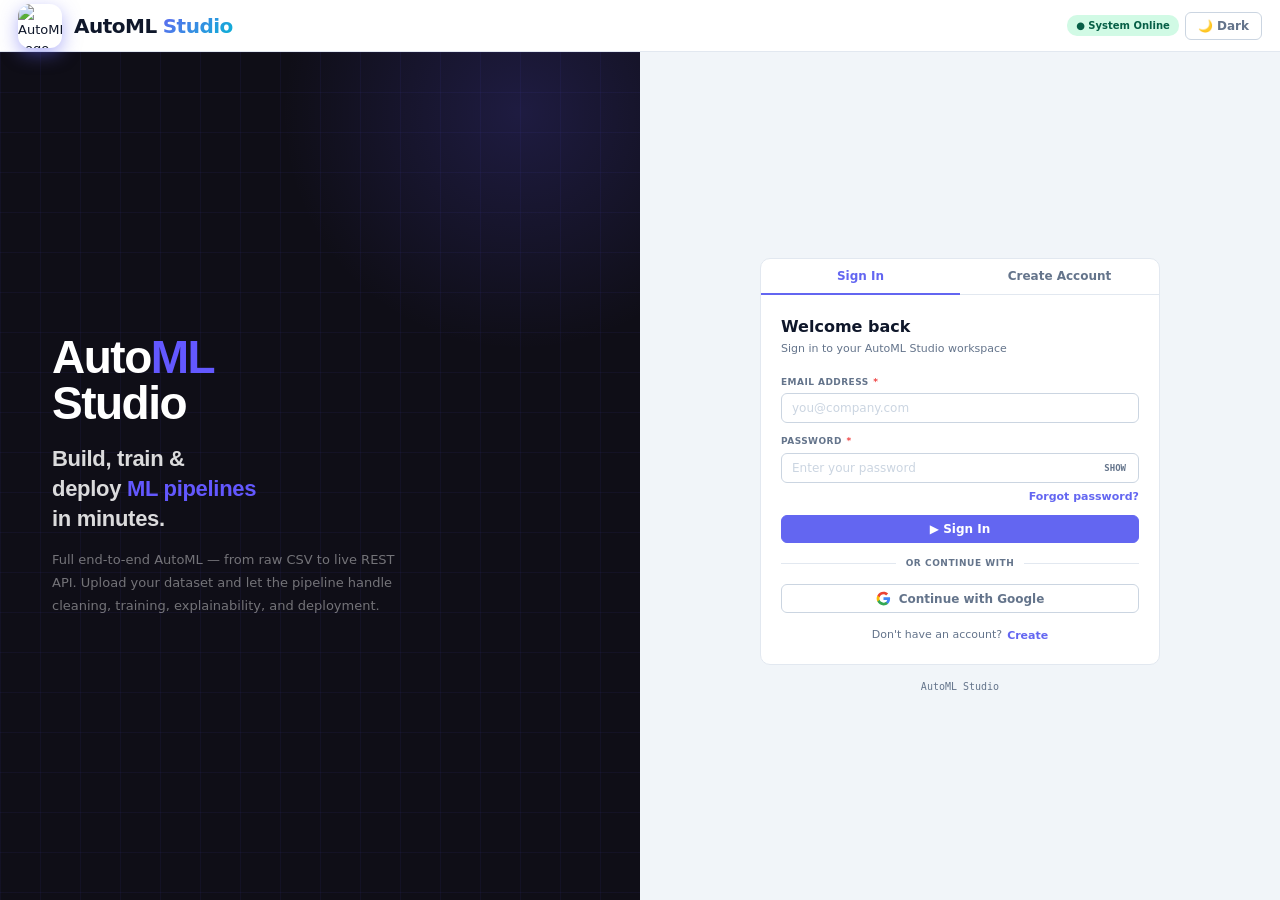
==== templates/login.html @ 2460fb94 "deploy automl studio" ====
<!DOCTYPE html>
<html lang="en">

<head>
    <meta charset="UTF-8">
    <meta name="viewport" content="width=device-width, initial-scale=1.0">
    <title>AutoML Studio — Sign In</title>
    <link href="https://fonts.googleapis.com/css2?family=Space+Grotesk:wght@400;600;700&display=swap" rel="stylesheet">
    <style>
        * {
            box-sizing: border-box;
            margin: 0;
            padding: 0
        }

        :root {
            --accent: #6366F1;
            --accent2: #06B6D4;
            --success: #10B981;
            --warn: #F59E0B;
            --danger: #EF4444;
            --bg0: #ffffff;
            --bg1: #F8FAFC;
            --bg2: #F1F5F9;
            --txt: #0F172A;
            --txt2: #64748B;
            --bdr: #E2E8F0;
            --bdr2: #CBD5E1;
            --r4: 6px;
            --r8: 10px;
            --font: 'Syne', system-ui, sans-serif;
            --mono: 'IBM Plex Mono', monospace;
        }

        body {
            font-family: var(--font);
            background: var(--bg2);
            color: var(--txt);
            font-size: 13px;
            line-height: 1.5;
            min-height: 100vh;
            display: flex;
            flex-direction: column;
        }

        /* ── TOPBAR ── */
        .topbar {
            display: flex;
            align-items: center;
            gap: 10px;
            padding: 0 18px;
            height: 52px;
            border-bottom: 1px solid var(--bdr);
            background: var(--bg0);
            position: sticky;
            top: 0;
            z-index: 20;
            flex-shrink: 0;
        }

        .logo-wrap {
            display: flex;
            align-items: center;
            gap: 8px;
        }

        .logo-icon {
            width: 28px;
            height: 28px;
            background: var(--accent);
            border-radius: 6px;
            display: flex;
            align-items: center;
            justify-content: center;
            color: #fff;
            font-size: 15px;
            font-weight: 800;
        }

        .logo-txt {
            font-size: 14px;
            font-weight: 700;
        }

        .logo-ver {
            font-size: 10px;
            color: var(--txt2);
            background: var(--bg1);
            padding: 2px 7px;
            border-radius: 10px;
            border: 1px solid var(--bdr);
            font-family: var(--mono);
        }

        .topbar-right {
            margin-left: auto;
            display: flex;
            align-items: center;
            gap: 6px;
        }

        /* ── MAIN LAYOUT ── */
        .auth-layout {
            flex: 1;
            display: grid;
            grid-template-columns: 1fr 1fr;
            min-height: calc(100vh - 52px);
        }

        /* ── LEFT PANEL (new dark branding) ── */
        .auth-left {
            background: #0f0e17;
            display: flex;
            flex-direction: column;
            justify-content: center;
            padding: 48px 52px;
            position: relative;
            overflow: hidden;
        }

        .auth-left::before {
            content: '';
            position: absolute;
            inset: 0;
            background-image:
                linear-gradient(rgba(99, 88, 255, 0.06) 1px, transparent 1px),
                linear-gradient(90deg, rgba(99, 88, 255, 0.06) 1px, transparent 1px);
            background-size: 40px 40px;
            pointer-events: none;
        }

        .auth-left-blob {
            position: absolute;
            width: 480px;
            height: 480px;
            border-radius: 50%;
            background: radial-gradient(circle, rgba(99, 88, 255, 0.18) 0%, transparent 70%);
            top: -180px;
            right: -120px;
            pointer-events: none;
        }

        .auth-left-content {
            position: relative;
            z-index: 1;
        }

        .left-brand {
            font-family: 'Syne', sans-serif;
            font-weight: 800;
            font-size: 46px;
            color: #ffffff;
            letter-spacing: -1.5px;
            line-height: 1;
            margin-bottom: 4px;
        }

        .left-brand span {
            color: #6358ff;
        }

        .left-title {
            font-family: 'Syne', sans-serif;
            font-weight: 700;
            font-size: 22px;
            color: rgba(255, 255, 255, 0.85);
            line-height: 1.35;
            letter-spacing: -0.3px;
            margin-top: 18px;
            margin-bottom: 16px;
        }

        .left-title span {
            color: #6358ff;
        }

        .left-sub {
            font-size: 13px;
            color: rgba(255, 255, 255, 0.42);
            line-height: 1.75;
            max-width: 360px;
        }

        /* ── RIGHT PANEL (form) ── */
        .auth-right {
            background: var(--bg2);
            display: flex;
            align-items: center;
            justify-content: center;
            padding: 32px 24px;
        }

        .auth-form-wrap {
            width: 100%;
            max-width: 400px;
        }

        /* ── CARD ── */
        .card {
            background: var(--bg0);
            border: 1px solid var(--bdr);
            border-radius: var(--r8);
            overflow: hidden;
        }

        /* ── TAB ROW ── */
        .tab-row {
            display: flex;
            border-bottom: 1px solid var(--bdr);
        }

        .tab {
            flex: 1;
            padding: 10px 13px;
            font-size: 12px;
            font-weight: 600;
            cursor: pointer;
            color: var(--txt2);
            border-bottom: 2px solid transparent;
            margin-bottom: -1px;
            transition: color .15s;
            text-align: center;
            font-family: var(--font);
            background: none;
            border-top: none;
            border-left: none;
            border-right: none;
            outline: none;
        }

        .tab.active {
            color: var(--accent);
            border-bottom-color: var(--accent);
        }

        .tab:hover:not(.active) {
            color: var(--txt);
            background: var(--bg1);
        }

        /* ── FORM BODY ── */
        .form-body {
            padding: 20px;
        }

        .pg-title {
            font-size: 16px;
            font-weight: 700;
            margin-bottom: 2px;
            color: var(--txt);
        }

        .pg-sub {
            font-size: 11px;
            color: var(--txt2);
            margin-bottom: 18px;
        }

        .form-grp {
            margin-bottom: 12px;
        }

        .form-row {
            display: grid;
            grid-template-columns: 1fr 1fr;
            gap: 10px;
            margin-bottom: 12px;
        }

        .form-lbl {
            display: block;
            font-size: 9px;
            font-weight: 700;
            text-transform: uppercase;
            letter-spacing: .05em;
            color: var(--txt2);
            margin-bottom: 4px;
            font-family: var(--font);
        }

        .req {
            color: var(--danger);
            margin-left: 1px;
        }

        .form-inp {
            width: 100%;
            padding: 7px 10px;
            border-radius: var(--r4);
            border: 1px solid var(--bdr2);
            font-size: 12px;
            font-family: var(--font);
            color: var(--txt);
            background: var(--bg0);
            outline: none;
            transition: border .15s, box-shadow .15s;
        }

        .form-inp::placeholder {
            color: var(--bdr2);
        }

        .form-inp:focus {
            border-color: var(--accent);
            box-shadow: 0 0 0 2px rgba(99, 102, 241, .1);
        }

        .form-inp.error {
            border-color: var(--danger);
            box-shadow: 0 0 0 2px rgba(239, 68, 68, .08);
        }

        .inp-wrap {
            position: relative;
        }

        .inp-wrap .form-inp {
            padding-right: 46px;
        }

        .show-btn {
            position: absolute;
            right: 9px;
            top: 50%;
            transform: translateY(-50%);
            background: none;
            border: none;
            cursor: pointer;
            font-size: 9px;
            font-weight: 700;
            color: var(--txt2);
            font-family: var(--mono);
            padding: 2px 4px;
            border-radius: 3px;
            transition: color .15s;
        }

        .show-btn:hover {
            color: var(--accent);
        }

        .err-msg {
            font-size: 9px;
            color: var(--danger);
            font-weight: 600;
            margin-top: 3px;
            font-family: var(--font);
            display: none;
            align-items: center;
            gap: 3px;
        }

        .err-msg.show {
            display: flex;
        }

        .strength-wrap {
            margin-top: 5px;
            display: none;
        }

        .strength-wrap.show {
            display: block;
        }

        .strength-bars {
            display: flex;
            gap: 3px;
            margin-bottom: 3px;
        }

        .s-bar {
            flex: 1;
            height: 3px;
            border-radius: 2px;
            background: var(--bdr);
            transition: background .2s;
        }

        .s-bar.weak {
            background: var(--danger);
        }

        .s-bar.fair {
            background: var(--warn);
        }

        .s-bar.strong {
            background: var(--success);
        }

        .strength-lbl {
            font-size: 9px;
            font-weight: 700;
            font-family: var(--mono);
        }

        .forgot-row {
            display: flex;
            justify-content: flex-end;
            margin-top: -5px;
            margin-bottom: 12px;
        }

        .forgot-link {
            font-size: 11px;
            color: var(--accent);
            font-weight: 600;
            background: none;
            border: none;
            cursor: pointer;
            font-family: var(--font);
            padding: 0;
        }

        .forgot-link:hover {
            text-decoration: underline;
        }

        .btn {
            display: inline-flex;
            align-items: center;
            justify-content: center;
            gap: 5px;
            padding: 6px 12px;
            border-radius: var(--r4);
            border: 1px solid var(--bdr2);
            background: var(--bg0);
            cursor: pointer;
            font-size: 12px;
            font-weight: 600;
            font-family: var(--font);
            color: var(--txt2);
            transition: all .15s;
            white-space: nowrap;
            width: 100%;
            margin-bottom: 0;
        }

        .btn:hover {
            background: var(--bg1);
            color: var(--txt);
        }

        .btn.primary {
            background: var(--accent);
            color: #fff;
            border-color: var(--accent);
        }

        .btn.primary:hover {
            background: #4F46E5;
        }

        .btn:disabled {
            opacity: .45;
            cursor: not-allowed;
        }

        .btn-row {
            display: flex;
            flex-direction: column;
            gap: 8px;
            margin-top: 4px;
        }

        .divider {
            display: flex;
            align-items: center;
            gap: 10px;
            margin: 14px 0;
        }

        .divider-line {
            flex: 1;
            height: 1px;
            background: var(--bdr);
        }

        .divider-txt {
            font-size: 9px;
            font-weight: 700;
            color: var(--txt2);
            text-transform: uppercase;
            letter-spacing: .06em;
            font-family: var(--font);
            white-space: nowrap;
        }

        .google-btn {
            display: flex;
            align-items: center;
            justify-content: center;
            gap: 8px;
            width: 100%;
            padding: 6px 12px;
            border: 1px solid var(--bdr2);
            border-radius: var(--r4);
            background: var(--bg0);
            cursor: pointer;
            font-size: 12px;
            font-weight: 600;
            font-family: var(--font);
            color: var(--txt2);
            transition: all .15s;
        }

        .google-btn:hover {
            background: var(--bg1);
            color: var(--txt);
        }

        .g-logo {
            width: 15px;
            height: 15px;
            flex-shrink: 0;
        }

        .switch-row {
            display: flex;
            align-items: center;
            justify-content: center;
            gap: 5px;
            margin-top: 14px;
            font-size: 11px;
            color: var(--txt2);
        }

        .switch-link {
            color: var(--accent);
            font-weight: 600;
            background: none;
            border: none;
            cursor: pointer;
            font-family: var(--font);
            font-size: 11px;
            padding: 0;
        }

        .switch-link:hover {
            text-decoration: underline;
        }

        .terms-txt {
            font-size: 10px;
            color: var(--txt2);
            text-align: center;
            margin-top: 10px;
            line-height: 1.6;
        }

        .terms-txt a {
            color: var(--accent);
            font-weight: 600;
            text-decoration: none;
        }

        .terms-txt a:hover {
            text-decoration: underline;
        }

        .auth-page {
            display: none;
            animation: fadeIn .15s ease;
        }

        .auth-page.active {
            display: block;
        }

        @keyframes fadeIn {
            from {
                opacity: .7;
                transform: translateY(3px)
            }

            to {
                opacity: 1;
                transform: none
            }
        }

        .badge {
            font-size: 10px;
            font-weight: 600;
            padding: 3px 9px;
            border-radius: 10px;
            cursor: default;
        }

        .bg-green {
            background: #D1FAE5;
            color: #065F46;
        }

        .bg-blue {
            background: #DBEAFE;
            color: #1E40AF;
        }

        .alert {
            display: flex;
            align-items: flex-start;
            gap: 9px;
            padding: 9px 12px;
            border-radius: var(--r4);
            margin-bottom: 12px;
            font-size: 12px;
            line-height: 1.5;
        }

        .al-i {
            background: #EFF6FF;
            border: 1px solid #BFDBFE;
            color: #1E40AF;
        }

        .al-s {
            background: #ECFDF5;
            border: 1px solid #A7F3D0;
            color: #065F46;
        }

        .al-d {
            background: #FEF2F2;
            border: 1px solid #FCA5A5;
            color: #991B1B;
        }

        .al-ico {
            font-size: 13px;
            flex-shrink: 0;
        }

        .toast {
            position: fixed;
            bottom: 20px;
            right: 20px;
            background: #0F172A;
            color: #fff;
            padding: 9px 15px;
            border-radius: var(--r8);
            font-size: 11px;
            font-weight: 500;
            z-index: 1000;
            transform: translateY(80px);
            opacity: 0;
            transition: all .3s;
            pointer-events: none;
            max-width: 280px;
            font-family: var(--font);
        }

        .toast.show {
            transform: translateY(0);
            opacity: 1;
        }

        .spin {
            display: inline-block;
            width: 13px;
            height: 13px;
            border: 2px solid rgba(255, 255, 255, .3);
            border-top-color: #fff;
            border-radius: 50%;
            animation: s .7s linear infinite;
        }

        @keyframes s {
            to {
                transform: rotate(360deg)
            }
        }

        /* ── DARK THEME ── */
        body.dark {
            --bg0: #0F172A;
            --bg1: #1E293B;
            --bg2: #0A0F1E;
            --txt: #F1F5F9;
            --txt2: #94A3B8;
            --bdr: #1E293B;
            --bdr2: #334155;
        }

        body.dark .topbar {
            background: var(--bg0);
            border-color: var(--bdr);
        }

        body.dark .google-btn,
        body.dark .btn:not(.primary) {
            background: var(--bg1);
        }

        body.dark .form-inp {
            background: var(--bg1);
        }

        body.dark .al-i {
            background: rgba(30, 64, 175, 0.15);
            border-color: rgba(30, 64, 175, 0.3);
            color: #93C5FD;
        }

        /* ── RESPONSIVE ── */
        @media (max-width: 768px) {
            .auth-layout {
                grid-template-columns: 1fr;
            }

            .auth-left {
                display: none;
            }

            .auth-right {
                padding: 20px 16px;
                align-items: flex-start;
                padding-top: 32px;
            }
        }

        ::-webkit-scrollbar {
            width: 4px;
            height: 4px
        }

        ::-webkit-scrollbar-track {
            background: transparent
        }

        ::-webkit-scrollbar-thumb {
            background: var(--bdr2);
            border-radius: 2px
        }

        .logo-wrap {
            display: flex;
            align-items: center;
            gap: 12px;
        }

        .logo-img {
            width: 44px;
            height: 44px;
            border-radius: 12px;
            object-fit: cover;
            box-shadow: 0 6px 18px rgba(99, 102, 241, 0.5);
        }

        .logo-txt-new {
            font-size: 20px;
            font-weight: 800;
            letter-spacing: -0.5px;
            display: flex;
            align-items: center;
        }

        .logo-txt-new span {
            margin-left: 6px;
            background: linear-gradient(135deg, #6366F1, #06B6D4);
            -webkit-background-clip: text;
            -webkit-text-fill-color: transparent;
        }
    </style>
</head>

<body>
    <script>
        (function redirectIfLoggedIn() {
            try {
                const user = JSON.parse(localStorage.getItem('automl_user') || '{}');
                if (user && (user.uid || user.email)) {
                    window.location.replace('/dashboard');
                }
            } catch (e) {
                // Ignore storage parsing issues.
            }
        })();
    </script>
    <script type="module">
        import { initializeApp } from "https://www.gstatic.com/firebasejs/10.12.2/firebase-app.js";
        import {
            getAuth,
            signInWithEmailAndPassword,
            createUserWithEmailAndPassword,
            GoogleAuthProvider,
            signInWithPopup
        } from "https://www.gstatic.com/firebasejs/10.12.2/firebase-auth.js";

        import {
            getFirestore,
            setDoc,
            doc,
            getDoc
        } from "https://www.gstatic.com/firebasejs/10.12.2/firebase-firestore.js";

        // 🔥 YOUR CONFIG
        window.firebaseConfig = {
            apiKey: "AIzaSyDETbRDWS5URvXV-9f8aOJRa3xfncG5pzY",
            authDomain: "auto-ml-d0830.firebaseapp.com",
            projectId: "auto-ml-d0830",
            storageBucket: "auto-ml-d0830.firebasestorage.app",
            messagingSenderId: "877592957378",
            appId: "1:877592957378:web:bc4579fb85131ce156065b",
            measurementId: "G-64RM6RWLSP"
        };

        const firebaseConfig = window.firebaseConfig;

        // ✅ ADD HERE
        const app = initializeApp(firebaseConfig);
        const auth = getAuth(app);
        const db = getFirestore(app);

        async function saveCurrentUser(user) {
            let profile = {
                uid: user.uid,
                name: user.displayName || '',
                email: user.email || '',
                phone: user.phoneNumber || '',
                photo: user.photoURL || ''
            };

            try {
                const snap = await getDoc(doc(db, "users", user.uid));
                if (snap.exists()) {
                    const d = snap.data() || {};
                    profile = {
                        ...profile,
                        name: d.name || profile.name,
                        email: d.email || profile.email,
                        phone: d.phone || profile.phone,
                        photo: d.photo || profile.photo
                    };
                }
            } catch (e) {
                // Keep auth profile fallback if Firestore read fails.
            }

            if (!profile.name && profile.email) {
                profile.name = profile.email.split('@')[0];
            }

            localStorage.setItem('automl_user', JSON.stringify(profile));
        }

        // 🔐 LOGIN
        window.handleLogin = async function () {
            const email = document.getElementById('l-email').value.trim();
            const pass = document.getElementById('l-pass').value;

            try {
                const cred = await signInWithEmailAndPassword(auth, email, pass);
                await saveCurrentUser(cred.user);
                toast('✅ Login successful');
                window.location.href = "/dashboard";
            } catch (error) {
                showAlert('al-d', error.message);
            }
        };

        // 🆕 REGISTER
        window.handleRegister = async function () {
            const name = document.getElementById('r-name').value.trim();
            const email = document.getElementById('r-email').value.trim();
            const phone = document.getElementById('r-phone').value.trim();
            const pass = document.getElementById('r-pass').value;

            try {
                const userCredential = await createUserWithEmailAndPassword(auth, email, pass);
                const user = userCredential.user;

                // 🔥 STORE IN FIRESTORE
                await setDoc(doc(db, "users", user.uid), {
                    name: name,
                    email: email,
                    phone: phone,
                    createdAt: new Date()
                });

                localStorage.setItem('automl_user', JSON.stringify({
                    uid: user.uid,
                    name: name,
                    email: email,
                    phone: phone,
                    photo: user.photoURL || ''
                }));

                toast('🎉 Account created!');
                switchTab('login');

            } catch (error) {
                showAlert('al-d', error.message);
            }
        };

        // 🌐 GOOGLE LOGIN
        window.handleGoogle = async function () {
            const provider = new GoogleAuthProvider();

            try {
                const result = await signInWithPopup(auth, provider);
                const user = result.user;

                await setDoc(doc(db, "users", user.uid), {
                    name: user.displayName,
                    email: user.email,
                    photo: user.photoURL
                }, { merge: true });

                await saveCurrentUser(user);

                toast('✅ Google login success');
                window.location.href = "/dashboard";

            } catch (error) {
                showAlert('al-d', error.message);
            }
        };
    </script>

    <!-- ── TOPBAR ── -->
    <!-- ── TOPBAR ── -->
    <div class="topbar">
        <div class="logo-wrap">
            <img src="/static/logo.png" class="logo-img" alt="AutoML Logo">
            <span class="logo-txt-new">
                AutoML <span>Studio</span>
            </span>
        </div>

        <div class="topbar-right">
            <span class="badge bg-green">● System Online</span>
            <button class="btn" style="width:auto" onclick="toggleTheme()">🌙 Dark</button>
        </div>
    </div>

    <!-- ── MAIN LAYOUT ── -->
    <div class="auth-layout">

        <!-- ── LEFT PANEL (new dark branding) ── -->
        <div class="auth-left">
            <div class="auth-left-blob"></div>
            <div class="auth-left-content">

                <div class="left-brand">Auto<span>ML</span><br>Studio</div>

                <div class="left-title">
                    Build, train &amp;<br>
                    deploy <span>ML pipelines</span><br>
                    in minutes.
                </div>

                <div class="left-sub">
                    Full end-to-end AutoML — from raw CSV to live REST API. Upload your dataset and let the pipeline
                    handle cleaning, training, explainability, and deployment.
                </div>

            </div>
        </div>

        <!-- ── RIGHT PANEL (unchanged) ── -->
        <div class="auth-right">
            <div class="auth-form-wrap">

                <div id="authAlert" style="display:none"></div>

                <div class="card">
                    <div class="tab-row">
                        <button class="tab active" id="tab-login" onclick="switchTab('login')">Sign In</button>
                        <button class="tab" id="tab-register" onclick="switchTab('register')">Create
                            Account</button>
                    </div>

                    <!-- LOGIN PAGE -->
                    <div class="form-body auth-page active" id="page-login">
                        <div class="pg-title">Welcome back</div>
                        <div class="pg-sub">Sign in to your AutoML Studio workspace</div>

                        <div class="form-grp">
                            <label class="form-lbl" for="l-email">Email Address <span class="req">*</span></label>
                            <input class="form-inp" type="email" id="l-email" placeholder="you@company.com"
                                autocomplete="email" oninput="clearErr('l-email','l-email-err')" />
                            <div class="err-msg" id="l-email-err">⚠ Enter a valid email address</div>
                        </div>

                        <div class="form-grp">
                            <label class="form-lbl" for="l-pass">Password <span class="req">*</span></label>
                            <div class="inp-wrap">
                                <input class="form-inp" type="password" id="l-pass" placeholder="Enter your password"
                                    autocomplete="current-password" oninput="clearErr('l-pass','l-pass-err')"
                                    onkeydown="if(event.key==='Enter')handleLogin()" />
                                <button class="show-btn" onclick="togglePwd('l-pass',this)" tabindex="-1">SHOW</button>
                            </div>
                            <div class="err-msg" id="l-pass-err">⚠ Password is required</div>
                        </div>

                        <div class="forgot-row">
                            <button class="forgot-link" onclick="handleForgot()">Forgot password?</button>
                        </div>

                        <div class="btn-row">
                            <button class="btn primary" id="login-btn" onclick="handleLogin()">▶ Sign In</button>
                        </div>

                        <div class="divider">
                            <div class="divider-line"></div>
                            <span class="divider-txt">or continue with</span>
                            <div class="divider-line"></div>
                        </div>

                        <button class="google-btn" onclick="handleGoogle()">
                            <svg class="g-logo" viewBox="0 0 24 24">
                                <path
                                    d="M22.56 12.25c0-.78-.07-1.53-.2-2.25H12v4.26h5.92c-.26 1.37-1.04 2.53-2.21 3.31v2.77h3.57c2.08-1.92 3.28-4.74 3.28-8.09z"
                                    fill="#4285F4" />
                                <path
                                    d="M12 23c2.97 0 5.46-.98 7.28-2.66l-3.57-2.77c-.98.66-2.23 1.06-3.71 1.06-2.86 0-5.29-1.93-6.16-4.53H2.18v2.84C3.99 20.53 7.7 23 12 23z"
                                    fill="#34A853" />
                                <path
                                    d="M5.84 14.09c-.22-.66-.35-1.36-.35-2.09s.13-1.43.35-2.09V7.07H2.18C1.43 8.55 1 10.22 1 12s.43 3.45 1.18 4.93l2.85-2.22.81-.62z"
                                    fill="#FBBC05" />
                                <path
                                    d="M12 5.38c1.62 0 3.06.56 4.21 1.64l3.15-3.15C17.45 2.09 14.97 1 12 1 7.7 1 3.99 3.47 2.18 7.07l3.66 2.84c.87-2.6 3.3-4.53 6.16-4.53z"
                                    fill="#EA4335" />
                            </svg>
                            Continue with Google
                        </button>

                        <div class="switch-row">
                            <span>Don't have an account?</span>
                            <button class="switch-link" onclick="switchTab('register')">Create</button>
                        </div>
                    </div>

                    <!-- REGISTER PAGE -->
                    <div class="form-body auth-page" id="page-register">
                        <div class="pg-title">Create account</div>
                        <div class="pg-sub">Start building ML pipelines with AutoML Studio</div>

                        <div class="form-row">
                            <div>
                                <label class="form-lbl" for="r-name">Full Name <span class="req">*</span></label>
                                <input class="form-inp" type="text" id="r-name" placeholder="Jane Smith"
                                    autocomplete="name" oninput="clearErr('r-name','r-name-err')" />
                                <div class="err-msg" id="r-name-err">⚠ Full name is required</div>
                            </div>
                            <div>
                                <label class="form-lbl" for="r-phone">Mobile Number</label>
                                <input class="form-inp" type="tel" id="r-phone" placeholder="+91 98765 43210"
                                    autocomplete="tel" />
                            </div>
                        </div>

                        <div class="form-grp">
                            <label class="form-lbl" for="r-email">Email Address <span class="req">*</span></label>
                            <input class="form-inp" type="email" id="r-email" placeholder="you@company.com"
                                autocomplete="email" oninput="clearErr('r-email','r-email-err')" />
                            <div class="err-msg" id="r-email-err">⚠ Enter a valid email address</div>
                        </div>

                        <div class="form-row">
                            <div>
                                <label class="form-lbl" for="r-pass">Password <span class="req">*</span></label>
                                <div class="inp-wrap">
                                    <input class="form-inp" type="password" id="r-pass" placeholder="Min. 8 characters"
                                        autocomplete="new-password"
                                        oninput="checkStrength(this);clearErr('r-pass','r-pass-err')" />
                                    <button class="show-btn" onclick="togglePwd('r-pass',this)"
                                        tabindex="-1">SHOW</button>
                                </div>
                                <div class="strength-wrap" id="strength-wrap">
                                    <div class="strength-bars">
                                        <div class="s-bar" id="sb1"></div>
                                        <div class="s-bar" id="sb2"></div>
                                        <div class="s-bar" id="sb3"></div>
                                        <div class="s-bar" id="sb4"></div>
                                    </div>
                                    <span class="strength-lbl" id="strength-lbl"></span>
                                </div>
                                <div class="err-msg" id="r-pass-err">⚠ Min. 8 characters required</div>
                            </div>
                            <div>
                                <label class="form-lbl" for="r-confirm">Confirm Password <span
                                        class="req">*</span></label>
                                <div class="inp-wrap">
                                    <input class="form-inp" type="password" id="r-confirm"
                                        placeholder="Re-enter password" autocomplete="new-password"
                                        oninput="clearErr('r-confirm','r-confirm-err')"
                                        onkeydown="if(event.key==='Enter')handleRegister()" />
                                    <button class="show-btn" onclick="togglePwd('r-confirm',this)"
                                        tabindex="-1">SHOW</button>
                                </div>
                                <div class="err-msg" id="r-confirm-err">⚠ Passwords do not match</div>
                            </div>
                        </div>

                        <div class="btn-row">
                            <button class="btn primary" id="register-btn" onclick="handleRegister()">Create
                                Account</button>
                        </div>

                        <div class="divider">
                            <div class="divider-line"></div>
                            <span class="divider-txt">or sign up with</span>
                            <div class="divider-line"></div>
                        </div>

                        <button class="google-btn" onclick="handleGoogle()">
                            <svg class="g-logo" viewBox="0 0 24 24">
                                <path
                                    d="M22.56 12.25c0-.78-.07-1.53-.2-2.25H12v4.26h5.92c-.26 1.37-1.04 2.53-2.21 3.31v2.77h3.57c2.08-1.92 3.28-4.74 3.28-8.09z"
                                    fill="#4285F4" />
                                <path
                                    d="M12 23c2.97 0 5.46-.98 7.28-2.66l-3.57-2.77c-.98.66-2.23 1.06-3.71 1.06-2.86 0-5.29-1.93-6.16-4.53H2.18v2.84C3.99 20.53 7.7 23 12 23z"
                                    fill="#34A853" />
                                <path
                                    d="M5.84 14.09c-.22-.66-.35-1.36-.35-2.09s.13-1.43.35-2.09V7.07H2.18C1.43 8.55 1 10.22 1 12s.43 3.45 1.18 4.93l2.85-2.22.81-.62z"
                                    fill="#FBBC05" />
                                <path
                                    d="M12 5.38c1.62 0 3.06.56 4.21 1.64l3.15-3.15C17.45 2.09 14.97 1 12 1 7.7 1 3.99 3.47 2.18 7.07l3.66 2.84c.87-2.6 3.3-4.53 6.16-4.53z"
                                    fill="#EA4335" />
                            </svg>
                            Continue with Google
                        </button>

                        <div class="terms-txt">
                            By creating an account you agree to our
                            <a href="#">Terms of Service</a> and <a href="#">Privacy Policy</a>
                        </div>

                        <div class="switch-row">
                            <span>Already have an account?</span>
                            <button class="switch-link" onclick="switchTab('login')">Sign in</button>
                        </div>
                    </div>
                </div>

                <div style="text-align:center;margin-top:14px;font-size:10px;color:var(--txt2);font-family:var(--mono)">
                    AutoML Studio
                </div>

            </div>
        </div>
    </div>

    <div class="toast" id="toast"></div>

    <script>
        function switchTab(name) {
            document.getElementById('tab-login').classList.toggle('active', name === 'login');
            document.getElementById('tab-register').classList.toggle('active', name === 'register');
            document.getElementById('page-login').classList.toggle('active', name === 'login');
            document.getElementById('page-register').classList.toggle('active', name === 'register');
            document.getElementById('authAlert').style.display = 'none';
        }

        function togglePwd(id, btn) {
            const inp = document.getElementById(id);
            const hidden = inp.type === 'password';
            inp.type = hidden ? 'text' : 'password';
            btn.textContent = hidden ? 'HIDE' : 'SHOW';
        }

        function clearErr(inputId, errId) {
            document.getElementById(inputId).classList.remove('error');
            document.getElementById(errId).classList.remove('show');
        }

        function showErr(inputId, errId) {
            document.getElementById(inputId).classList.add('error');
            document.getElementById(errId).classList.add('show');
        }

        function checkStrength(inp) {
            const v = inp.value;
            const wrap = document.getElementById('strength-wrap');
            wrap.classList.toggle('show', v.length > 0);
            if (!v.length) return;
            const bars = ['sb1', 'sb2', 'sb3', 'sb4'].map(id => document.getElementById(id));
            bars.forEach(b => b.className = 's-bar');
            let score = 0;
            if (v.length >= 8) score++;
            if (/[A-Z]/.test(v)) score++;
            if (/[0-9]/.test(v)) score++;
            if (/[^A-Za-z0-9]/.test(v)) score++;
            const cls = score <= 1 ? 'weak' : score <= 2 ? 'fair' : 'strong';
            const lbl = score <= 1 ? 'WEAK' : score <= 2 ? 'FAIR' : score === 3 ? 'STRONG' : 'VERY STRONG';
            const color = score <= 1 ? 'var(--danger)' : score <= 2 ? 'var(--warn)' : 'var(--success)';
            for (let i = 0; i < score; i++) bars[i].classList.add(cls);
            const lbl_el = document.getElementById('strength-lbl');
            lbl_el.textContent = lbl;
            lbl_el.style.color = color;
        }

        function showAlert(type, msg) {
            const el = document.getElementById('authAlert');
            el.style.display = '';
            el.innerHTML = `<div class="alert ${type}"><span class="al-ico">${type === 'al-s' ? '✓' : type === 'al-d' ? '❌' : 'ℹ'}</span>${msg}</div>`;
        }

        window.handleForgot = async function () {
            const email = document.getElementById('l-email').value.trim();
            if (!email) {
                showErr('l-email', 'l-email-err');
                toast('ℹ Enter your email first, then click Forgot password');
                return;
            }

            const actionCodeSettings = {
                url: `${window.location.origin}/login`,
                handleCodeInApp: true,
            };

            try {
                const response = await fetch(`https://identitytoolkit.googleapis.com/v1/accounts:sendOobCode?key=${window.firebaseConfig.apiKey}`, {
                    method: 'POST',
                    headers: {
                        'Content-Type': 'application/json',
                    },
                    body: JSON.stringify({
                        requestType: 'PASSWORD_RESET',
                        email,
                        continueUrl: actionCodeSettings.url,
                        canHandleCodeInApp: actionCodeSettings.handleCodeInApp,
                    }),
                });

                const data = await response.json();
                if (!response.ok) {
                    throw new Error(data?.error?.message || 'Could not send reset email.');
                }

                showAlert('al-s', `Password reset email sent to <strong>${email}</strong>. Check your inbox and spam folder.`);
                toast('📧 Reset link sent!');
            } catch (error) {
                const message = error?.code === 'auth/user-not-found'
                    ? 'No account found for that email address.'
                    : error?.code === 'auth/invalid-email'
                        ? 'Enter a valid email address.'
                        : error?.code === 'auth/operation-not-allowed'
                            ? 'Password reset is disabled in Firebase Authentication settings.'
                            : error?.message || 'Could not send reset email.';
                showAlert('al-d', message);
                toast('❌ Reset email failed');
            }
        }

        function toast(msg) {
            const t = document.getElementById('toast');
            t.textContent = msg;
            t.classList.add('show');
            clearTimeout(t._t);
            t._t = setTimeout(() => t.classList.remove('show'), 2800);
        }

        function toggleTheme() {
            const isDark = document.body.classList.toggle('dark');
            const btn = event.target;
            btn.textContent = isDark ? '☀ Light' : '🌙 Dark';
            toast(isDark ? '🌙 Dark theme applied' : '☀ Light theme applied');
        }
    </script>
</body>

</html>
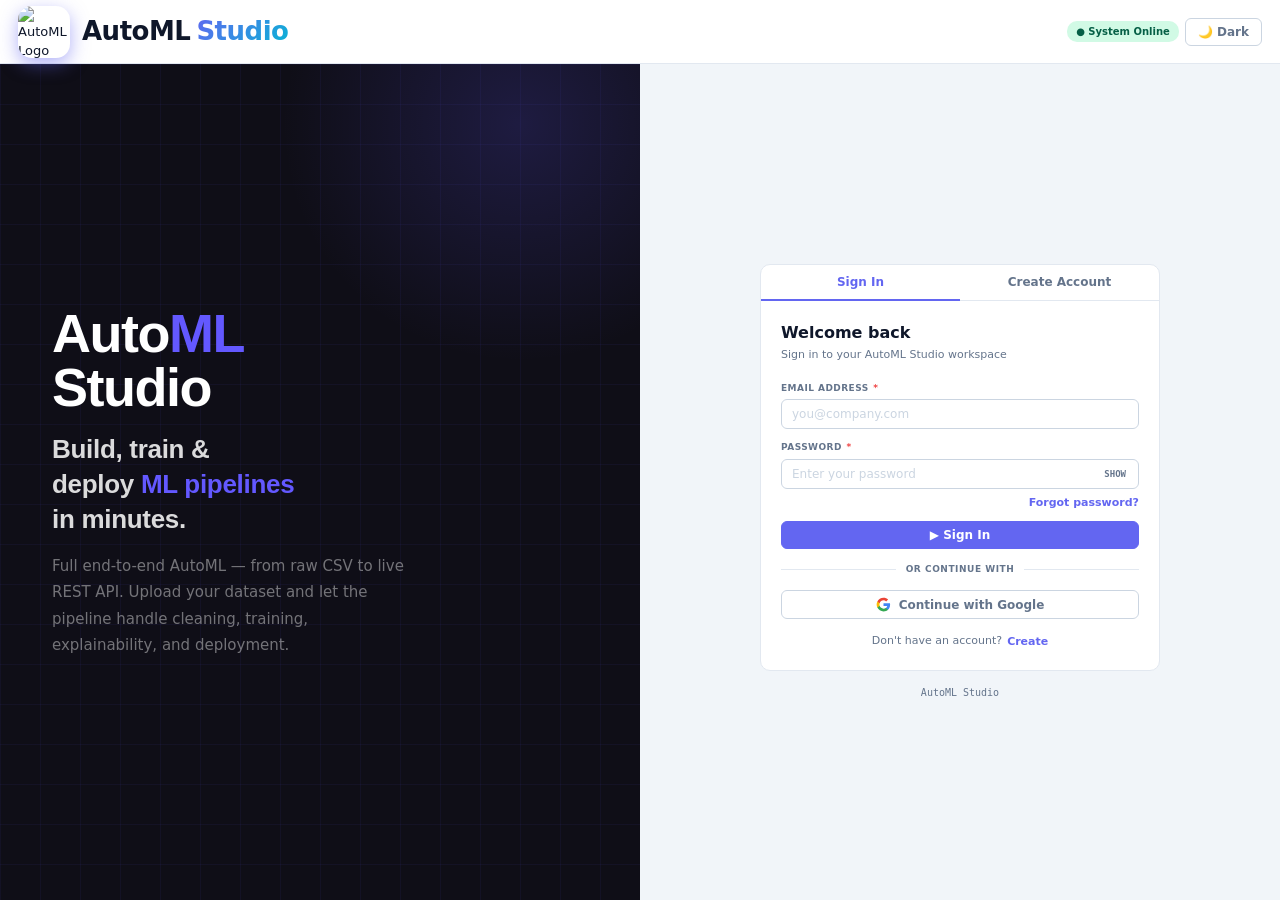
==== commit 4f9ed331: "fix: handle double escaped newlines in firebase key" ====
--- a/templates/login.html
+++ b/templates/login.html
@@ -49,7 +49,7 @@
             align-items: center;
             gap: 10px;
             padding: 0 18px;
-            height: 52px;
+            height: 64px;
             border-bottom: 1px solid var(--bdr);
             background: var(--bg0);
             position: sticky;
@@ -61,24 +61,24 @@
         .logo-wrap {
             display: flex;
             align-items: center;
-            gap: 8px;
+            gap: 10px;
         }
 
         .logo-icon {
-            width: 28px;
-            height: 28px;
+            width: 36px;
+            height: 36px;
             background: var(--accent);
             border-radius: 6px;
             display: flex;
             align-items: center;
             justify-content: center;
             color: #fff;
-            font-size: 15px;
+            font-size: 18px;
             font-weight: 800;
         }
 
         .logo-txt {
-            font-size: 14px;
+            font-size: 17px;
             font-weight: 700;
         }
 
@@ -104,7 +104,7 @@
             flex: 1;
             display: grid;
             grid-template-columns: 1fr 1fr;
-            min-height: calc(100vh - 52px);
+            min-height: calc(100vh - 64px);
         }
 
         /* ── LEFT PANEL (new dark branding) ── */
@@ -148,7 +148,7 @@
         .left-brand {
             font-family: 'Syne', sans-serif;
             font-weight: 800;
-            font-size: 46px;
+            font-size: 54px;
             color: #ffffff;
             letter-spacing: -1.5px;
             line-height: 1;
@@ -162,7 +162,7 @@
         .left-title {
             font-family: 'Syne', sans-serif;
             font-weight: 700;
-            font-size: 22px;
+            font-size: 26px;
             color: rgba(255, 255, 255, 0.85);
             line-height: 1.35;
             letter-spacing: -0.3px;
@@ -175,7 +175,7 @@
         }
 
         .left-sub {
-            font-size: 13px;
+            font-size: 15px;
             color: rgba(255, 255, 255, 0.42);
             line-height: 1.75;
             max-width: 360px;
@@ -741,15 +741,15 @@
         }
 
         .logo-img {
-            width: 44px;
-            height: 44px;
-            border-radius: 12px;
+            width: 52px;
+            height: 52px;
+            border-radius: 14px;
             object-fit: cover;
             box-shadow: 0 6px 18px rgba(99, 102, 241, 0.5);
         }
 
         .logo-txt-new {
-            font-size: 20px;
+            font-size: 26px;
             font-weight: 800;
             letter-spacing: -0.5px;
             display: flex;
@@ -767,14 +767,16 @@
 
 <body>
     <script>
-        (function redirectIfLoggedIn() {
-            try {
-                const user = JSON.parse(localStorage.getItem('automl_user') || '{}');
-                if (user && (user.uid || user.email)) {
-                    window.location.replace('/dashboard');
-                }
-            } catch (e) {
-                // Ignore storage parsing issues.
+        // Quick check: if we've been redirecting too many times, just stay on login
+        // The real auth check happens after Firebase initializes below
+        (function() {
+            const count = parseInt(sessionStorage.getItem('auth_redirect_count') || '0');
+            if (count > 0) {
+                // Dashboard sent us here because auth failed — clear stale data & stay
+                localStorage.removeItem('automl_user');
+                localStorage.removeItem('automl_active_uid');
+                sessionStorage.removeItem('auth_redirect_count');
+                return;
             }
         })();
     </script>
